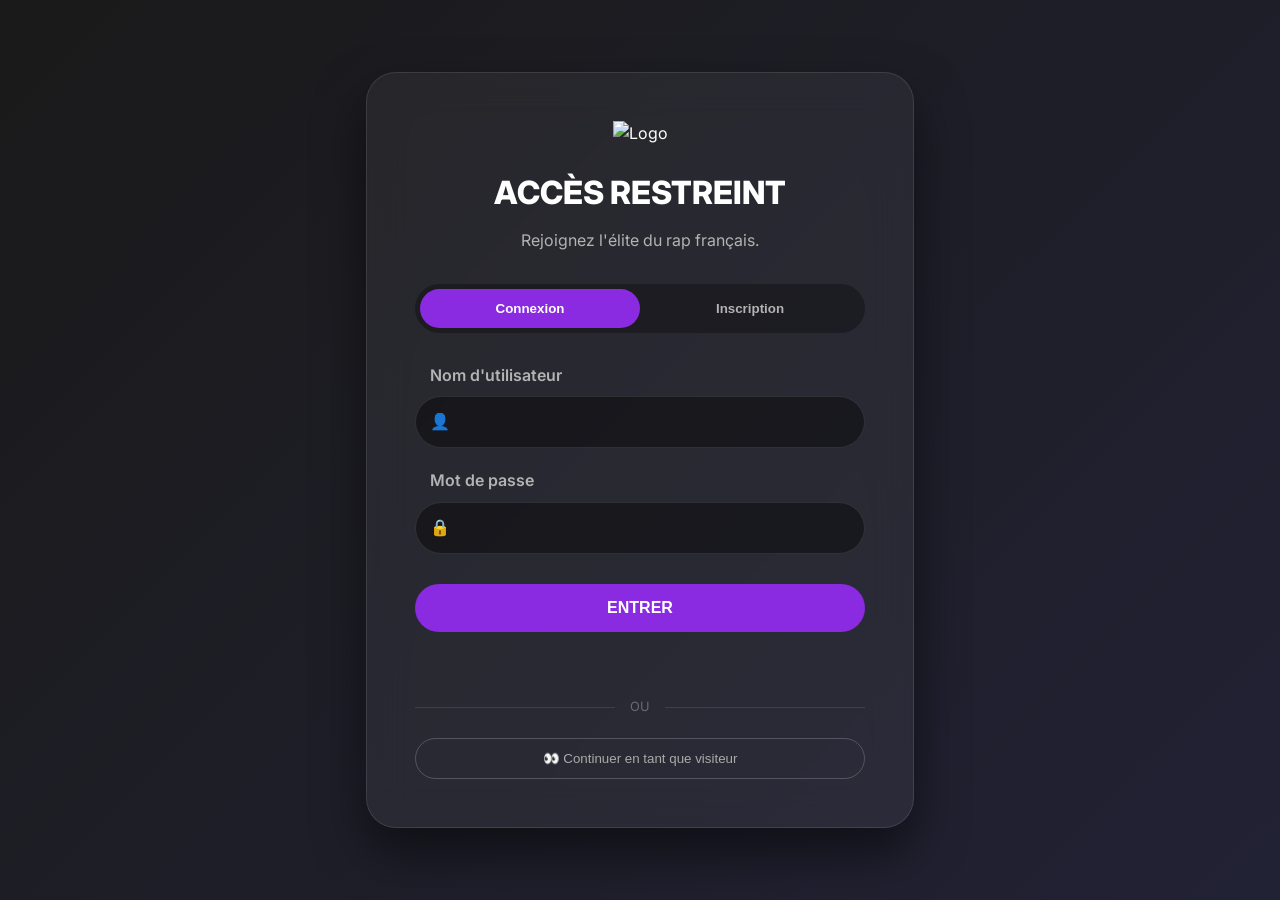
==== index.html @ 7708791d "Add files via upload" ====
<!DOCTYPE html>
<html lang="fr">
<head>
    <meta charset="UTF-8">
    <meta name="viewport" content="width=device-width, initial-scale=1.0">
    <title>Bureau du Rap - Encyclopédie</title>
    <link rel="stylesheet" href="style.css">
    <link href="https://fonts.googleapis.com/css2?family=Inter:wght@400;600;700&display=swap" rel="stylesheet">
</head>
<body>

<nav class="navbar">
        <div class="logo-container">
            <a href="index.html" style="text-decoration:none; display:flex; align-items:center; gap:15px;">
                <img src="img/BDR_logo-removebg-preview.png" alt="Bureau du Rap Logo" class="logo-img">
                <span class="logo-text">BUREAU <span class="logo-accent">DU RAP</span></span>
            </a>
        </div>
        
        <div class="nav-right" style="display:flex; gap:15px; align-items:center;">
            <input type="text" class="search-bar" placeholder="Rechercher un rappeur..." id="searchInput">
            
            <a href="profil.html" class="filter-btn" id="profileBtn" style="text-decoration:none; padding: 8px 20px; display:flex; align-items:center; border: 1px solid rgba(255,255,255,0.1);">
                <span id="navProfileIcon" style="font-size: 1.2rem; margin-right:8px;">👤</span>
                <span id="navUsername">Mon Compte</span>
            </a>
        </div>
    </nav>

    <header class="hero reveal delay-1">
        <h1>L'Encyclopédie du <span class="text-gradient">Rap Français</span></h1>
        <p>La base de données ultime. Explorez les profils des artistes qui ont marqué l'histoire.</p>
    </header>

    <div class="filters-container reveal delay-2">
        <div class="status-filters">
            <button class="filter-btn active" data-filter="all">Tout voir</button>
            <button class="filter-btn" data-filter="legende">🏆 Légendes</button>
            <button class="filter-btn" data-filter="tendance">🔥 Tendances</button>
            <button class="filter-btn" data-filter="pepite">💎 Pépites</button>
            <button class="filter-btn" data-filter="classique">💿 Classiques</button>
        </div>

        <div class="style-filter-wrapper">
            <select id="styleFilter" class="style-select">
                <option value="all">🎵 Tous les styles</option>
                <option value="Trap">Trap</option>
                <option value="Drill">Drill</option>
                <option value="Boom Bap">Boom Bap</option>
                <option value="New Wave">New Wave</option>
                <option value="Mélo / Club">Mélo / Club</option>
                <option value="Cloud / Aérien">Cloud / Aérien</option>
                <option value="Technique / Lyriciste">Technique / Lyriciste</option>
                <option value="Jersey">Jersey</option>
            </select>
        </div>
    </div>

    <main class="container">
        <div class="grid" id="rapperGrid">
            </div>
        
        <div class="load-more-container">
            <button id="loadMoreBtn" class="filter-btn" style="display: none;">Voir plus d'artistes</button>
        </div>
    </main>

    <script src="auth.js"></script> <script src="database.js"></script> 
    <script src="script.js"></script>

    <script>
        document.addEventListener("DOMContentLoaded", () => {
            const user = JSON.parse(sessionStorage.getItem('bdr_current_user'));
            if (user) {
                document.getElementById('navUsername').innerText = user.username;
                
                // Charger l'avatar s'il existe
                const savedAvatar = localStorage.getItem('bdr_avatar_' + user.username);
                if(savedAvatar) {
                    const icon = document.getElementById('navProfileIcon');
                    icon.innerHTML = `<img src="${savedAvatar}" style="width:25px; height:25px; border-radius:50%; object-fit:cover;">`;
                }
            }
        });
    </script>
</body>
</html>

</body>
</html>
---- style.css ----
/* --- CONFIGURATION & VARIABLES --- */
:root {
    --bg-dark: #0a0a0a;       /* Noir profond */
    --bg-card: #141414;       /* Gris sombre */
    --accent: #8A2BE2;        /* Violet électrique */
    --text-white: #ffffff;
    --text-gray: #b3b3b3;
    --border-radius: 16px;
    --font-main: 'Inter', sans-serif;
    --transition-smooth: all 0.4s cubic-bezier(0.25, 1, 0.5, 1);
}

/* --- BASE --- */
body {
    margin: 0;
    font-family: var(--font-main);
    background-color: var(--bg-dark);
    color: var(--text-white);
    line-height: 1.6;
    overflow-x: hidden;
}

/* Scrollbar design */
::-webkit-scrollbar { width: 10px; }
::-webkit-scrollbar-track { background: var(--bg-dark); }
::-webkit-scrollbar-thumb { background: #333; border-radius: 5px; }
::-webkit-scrollbar-thumb:hover { background: var(--accent); }

/* --- NAVIGATION --- */
.navbar {
    display: flex;
    justify-content: space-between;
    align-items: center;
    padding: 1rem 2rem;
    background-color: rgba(10, 10, 10, 0.8);
    backdrop-filter: blur(15px); /* Effet verre */
    position: sticky;
    top: 0;
    z-index: 1000;
    border-bottom: 1px solid rgba(255, 255, 255, 0.05);
}

.logo-container { display: flex; align-items: center; gap: 15px; text-decoration: none; color: white;}
.logo-img { height: 45px; }
.logo-text { font-weight: 800; font-size: 1.4rem; letter-spacing: -1px; }
.logo-accent { color: var(--accent); }

.search-bar {
    background: rgba(255, 255, 255, 0.05);
    border: 1px solid rgba(255, 255, 255, 0.1);
    color: white;
    padding: 12px 24px;
    border-radius: 50px;
    width: 300px;
    outline: none;
    transition: var(--transition-smooth);
}
.search-bar:focus { border-color: var(--accent); width: 320px; background: rgba(255,255,255,0.1); }

/* --- PAGE D'ACCUEIL (HERO & FILTRES) --- */
.hero { text-align: center; padding: 6rem 1rem 4rem; }
.hero h1 { font-size: 4rem; margin: 0; font-weight: 900; letter-spacing: -2px; }
.text-gradient { background: linear-gradient(to right, #fff, var(--accent)); -webkit-background-clip: text; -webkit-text-fill-color: transparent; }
.hero p { color: var(--text-gray); font-size: 1.2rem; margin-top: 1rem; }

.filters-container {
    display: flex; justify-content: center; flex-wrap: wrap; gap: 15px; margin-bottom: 4rem; padding: 0 1rem;
}

.filter-btn {
    background: rgba(255,255,255,0.03); border: 1px solid rgba(255,255,255,0.1); color: var(--text-gray);
    padding: 10px 24px; border-radius: 100px; cursor: pointer; font-weight: 600; transition: var(--transition-smooth);
}
.filter-btn:hover, .filter-btn.active { background: var(--accent); color: white; border-color: var(--accent); transform: translateY(-2px); }

.style-select {
    background-color: rgba(20, 20, 20, 0.8); color: white; border: 1px solid rgba(255,255,255,0.1);
    padding: 10px 20px; border-radius: 100px; cursor: pointer; outline: none; font-family: var(--font-main);
}

/* --- GRILLE CARTE (HOME) --- */
.container { max-width: 1400px; margin: 0 auto; padding: 0 2rem 6rem; }
.grid { display: grid; grid-template-columns: repeat(auto-fill, minmax(280px, 1fr)); gap: 2.5rem; }

.card {
    background-color: var(--bg-card); border-radius: var(--border-radius); overflow: hidden;
    border: 1px solid rgba(255,255,255,0.05); transition: var(--transition-smooth); position: relative;
}
.card:hover { transform: translateY(-10px); box-shadow: 0 20px 40px rgba(0,0,0,0.5); border-color: var(--accent); }

.card-image-wrapper { height: 300px; overflow: hidden; position: relative; }
.card-image { width: 100%; height: 100%; object-fit: cover; transition: transform 0.6s ease; }
.card:hover .card-image { transform: scale(1.05); }

.card-content { padding: 1.5rem; position: relative; z-index: 2; background: var(--bg-card); }
.card-name { margin: 0; font-size: 1.5rem; font-weight: 800; color: white; }
.card-bio { color: var(--text-gray); font-size: 0.9rem; margin-top: 10px; display: -webkit-box; -webkit-line-clamp: 3; -webkit-box-orient: vertical; overflow: hidden; }

/* Bouton Voir Plus */
.load-more-container { display: flex; justify-content: center; margin-top: 4rem; }
#loadMoreBtn { background: transparent; border: 1px solid var(--accent); color: var(--accent); padding: 12px 30px; border-radius: 50px; font-weight: 700; cursor: pointer; transition: 0.3s; }
#loadMoreBtn:hover { background: var(--accent); color: white; }

/* =========================================
   --- PAGE ARTISTE (LE DESIGN PREMIUM) ---
   ========================================= */

/* Le Header prend toute la largeur et 70% de la hauteur */
.artist-header {
    height: 75vh; /* Hauteur immersive */
    width: 100%;
    background-size: cover;
    background-position: center center;
    background-attachment: fixed; /* Effet Parallaxe */
    position: relative;
    display: flex;
    align-items: flex-end; /* Contenu en bas */
}

/* Dégradé noir puissant pour lisibilité texte */
.artist-header::after {
    content: ''; position: absolute; bottom: 0; left: 0; width: 100%; height: 100%;
    background: linear-gradient(to bottom, rgba(10,10,10,0.2) 0%, rgba(10,10,10,0.9) 80%, #0a0a0a 100%);
}

.artist-info {
    position: relative; z-index: 10; padding: 0 4rem 4rem; width: 100%; max-width: 1400px; margin: 0 auto;
}

/* Titre massif style Magazine */
.artist-name {
    font-size: 7rem; font-weight: 900; line-height: 0.9; margin: 0;
    text-transform: uppercase; letter-spacing: -3px;
    text-shadow: 0 10px 30px rgba(0,0,0,0.8);
    opacity: 0; animation: slideUp 0.8s ease forwards 0.2s; /* Animation */
}

/* Infos sous le titre */
.artist-meta {
    display: flex; gap: 20px; align-items: center; margin-top: 20px;
    font-size: 1.2rem; color: #ddd; font-weight: 500;
    opacity: 0; animation: slideUp 0.8s ease forwards 0.4s;
}

.tag-style {
    background: var(--accent); color: white; padding: 5px 15px; border-radius: 4px;
    font-weight: 700; font-size: 0.9rem; text-transform: uppercase; letter-spacing: 1px;
}

/* Section Bio qui chevauche le header */
.bio-section {
    max-width: 1000px; margin: -60px auto 0; padding: 3rem;
    background: #111; border-radius: 20px; position: relative; z-index: 20;
    box-shadow: 0 20px 50px rgba(0,0,0,0.5); border: 1px solid rgba(255,255,255,0.05);
    font-size: 1.2rem; color: #ccc; line-height: 1.8;
    opacity: 0; animation: slideUp 0.8s ease forwards 0.6s;
}

/* Section Discographie */
.disco-section { max-width: 1400px; margin: 5rem auto; padding: 0 2rem; }
.section-title { font-size: 2.5rem; font-weight: 800; margin-bottom: 2rem; border-left: 5px solid var(--accent); padding-left: 20px; }

.albums-grid {
    display: grid; grid-template-columns: repeat(auto-fill, minmax(220px, 1fr)); gap: 2rem;
}

.album-card { cursor: pointer; transition: 0.3s; }
.album-card:hover { transform: translateY(-10px); }
.album-cover { width: 100%; border-radius: 12px; box-shadow: 0 10px 30px rgba(0,0,0,0.5); }
.album-info h3 { margin: 15px 0 5px; font-size: 1.1rem; }
.album-info span { color: var(--text-gray); font-size: 0.9rem; }

/* Bouton Retour Flottant */
.back-btn {
    position: fixed; top: 30px; left: 30px; z-index: 2000;
    background: rgba(0,0,0,0.6); backdrop-filter: blur(10px);
    color: white; text-decoration: none; padding: 12px 25px; border-radius: 50px;
    font-weight: 600; border: 1px solid rgba(255,255,255,0.1);
    transition: 0.3s;
}
.back-btn:hover { background: var(--accent); transform: scale(1.05); }

/* Animation simple */
@keyframes slideUp {
    from { transform: translateY(30px); opacity: 0; }
    to { transform: translateY(0); opacity: 1; }
}

/* Fenêtre Tracklist */
.modal {
    display: none; position: fixed; z-index: 5000; left: 0; top: 0; width: 100%; height: 100%;
    background-color: rgba(0,0,0,0.9); backdrop-filter: blur(10px);
    justify-content: center; align-items: center;
}
.modal-content {
    background: #1a1a1a; padding: 3rem; border-radius: 20px; width: 90%; max-width: 600px;
    max-height: 80vh; overflow-y: auto; border: 1px solid var(--accent);
    box-shadow: 0 0 50px rgba(138, 43, 226, 0.3); position: relative;
}
.close-modal { position: absolute; top: 20px; right: 25px; font-size: 30px; cursor: pointer; }
.tracklist li { padding: 15px 0; border-bottom: 1px solid #333; display: flex; color: #ddd; }
.track-num { color: var(--accent); font-weight: bold; margin-right: 20px; width: 25px; }
/* --- STYLES AUTHENTIFICATION & PROFIL --- */

/* Login Card */
.login-card {
    background: rgba(255, 255, 255, 0.05);
    backdrop-filter: blur(20px);
    border: 1px solid rgba(255, 255, 255, 0.1);
    padding: 3rem;
    border-radius: 30px;
    box-shadow: 0 25px 50px rgba(0,0,0,0.5);
    width: 100%; max-width: 450px;
    text-align: center;
    animation: slideUp 0.8s cubic-bezier(0.2, 0.8, 0.2, 1) forwards;
}
.login-logo { height: 100px; margin-bottom: 20px; filter: drop-shadow(0 0 15px var(--accent-glow)); animation: float 4s ease-in-out infinite; }

/* Champs de saisie */
.input-field-container { margin-bottom: 20px; text-align: left; }
.input-label { display: block; margin-bottom: 8px; font-weight: 600; color: var(--text-gray); margin-left: 15px; }
.input-group { position: relative; }
.input-group i { position: absolute; left: 15px; top: 50%; transform: translateY(-50%); color: var(--text-gray); font-style: normal; }
.login-input {
    width: 100%; padding: 15px 15px 15px 45px;
    background: rgba(0, 0, 0, 0.4); border: 1px solid rgba(255, 255, 255, 0.1);
    border-radius: 50px; color: white; font-family: var(--font-main); font-size: 1rem;
    outline: none; transition: 0.3s; box-sizing: border-box;
}
.login-input:focus { border-color: var(--accent); box-shadow: 0 0 15px var(--accent-glow); background: rgba(0, 0, 0, 0.6); }

/* Boutons et Onglets */
.auth-tabs { display: flex; background: rgba(0, 0, 0, 0.3); padding: 5px; border-radius: 50px; margin-bottom: 30px; }
.auth-tab { flex: 1; padding: 12px; border: none; background: transparent; color: var(--text-gray); cursor: pointer; border-radius: 50px; font-weight: 600; transition: 0.3s; }
.auth-tab.active { background: var(--accent); color: white; box-shadow: 0 5px 15px var(--accent-glow); }

.action-btn {
    width: 100%; padding: 15px; font-size: 1rem; margin-top: 10px; border-radius: 50px; border: none; cursor: pointer;
    background: var(--accent); color: white; font-weight: 800; transition: 0.3s;
}
.action-btn:hover { transform: translateY(-2px); box-shadow: 0 5px 20px var(--accent-glow); }
.register-btn { background: linear-gradient(45deg, var(--accent), #a960ee); }

.visitor-btn {
    background: transparent; border: 1px solid rgba(255, 255, 255, 0.2); color: #aaa;
    width: 100%; padding: 12px; border-radius: 50px; cursor: pointer; transition: 0.3s;
}
.visitor-btn:hover { border-color: white; color: white; background: rgba(255, 255, 255, 0.05); }

.divider { display: flex; align-items: center; margin: 20px 0; color: rgba(255,255,255,0.3); }
.divider::before, .divider::after { content: ""; flex: 1; height: 1px; background: rgba(255,255,255,0.1); }
.divider span { margin: 0 15px; font-size: 0.8rem; }

/* Profil Page */
.profile-card {
    background: rgba(20, 20, 20, 0.8); backdrop-filter: blur(30px); border: 1px solid var(--glass-border);
    padding: 3rem; border-radius: 30px; text-align: center; width: 100%; max-width: 450px;
    box-shadow: 0 30px 60px rgba(0,0,0,0.5); position: relative; margin-top: 80px;
}
.profile-avatar-container { width: 140px; height: 140px; margin: 0 auto 25px; position: relative; cursor: pointer; }
.profile-avatar { width: 100%; height: 100%; border-radius: 50%; object-fit: cover; border: 3px solid var(--accent); }
.profile-edit-overlay {
    position: absolute; top: 0; left: 0; width: 100%; height: 100%; border-radius: 50%;
    background: rgba(0,0,0,0.6); display: flex; justify-content: center; align-items: center;
    opacity: 0; transition: 0.3s; color: white; font-size: 1.5rem;
}
.profile-avatar-container:hover .profile-edit-overlay { opacity: 1; }

.profile-stats { text-align: left; margin-bottom: 2rem; background: rgba(255,255,255,0.03); padding: 1.5rem; border-radius: 20px; border: 1px solid var(--glass-border); }
.logout-btn { width: 100%; border: 1px solid #ff4500; color: #ff4500; background: rgba(255, 69, 0, 0.05); }
.logout-btn:hover { background: #ff4500; color: white; }

/* Animation */
@keyframes float { 0%, 100% { transform: translateY(0); } 50% { transform: translateY(-10px); } }
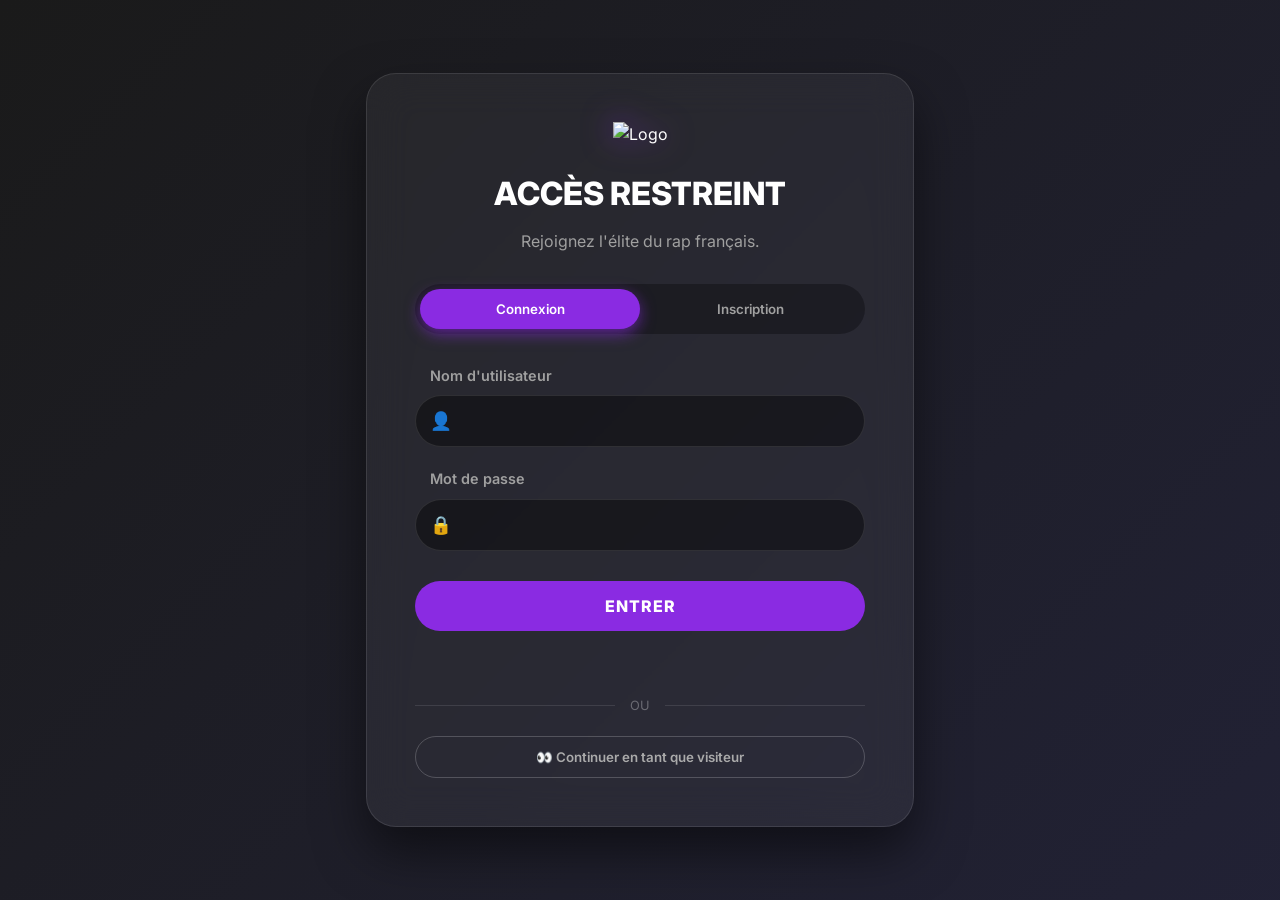
==== commit dc76f810: "Add files via upload" ====
--- a/index.html
+++ b/index.html
@@ -12,7 +12,7 @@
 <nav class="navbar">
         <div class="logo-container">
             <a href="index.html" style="text-decoration:none; display:flex; align-items:center; gap:15px;">
-                <img src="img/BDR_logo-removebg-preview.png" alt="Bureau du Rap Logo" class="logo-img">
+                <img src="https://res.cloudinary.com/dtc457mbb/image/upload/v1763857378/bureau_du_rap/assets/logo_officiel.png" alt="Bureau du Rap Logo" class="logo-img">
                 <span class="logo-text">BUREAU <span class="logo-accent">DU RAP</span></span>
             </a>
         </div>
--- a/style.css
+++ b/style.css
@@ -1,123 +1,201 @@
-/* --- CONFIGURATION & VARIABLES --- */
+/* --- VARIABLES & CONFIGURATION --- */
 :root {
-    --bg-dark: #0a0a0a;       /* Noir profond */
-    --bg-card: #141414;       /* Gris sombre */
-    --accent: #8A2BE2;        /* Violet électrique */
+    --bg-dark: #050505;
+    --bg-card: #0f0f0f;
+    --accent: #8A2BE2;
+    --accent-light: #a960ee;
+    --accent-glow: rgba(138, 43, 226, 0.6);
+    --glass-bg: rgba(20, 20, 20, 0.6);
+    --glass-border: rgba(255, 255, 255, 0.08);
     --text-white: #ffffff;
-    --text-gray: #b3b3b3;
+    --text-gray: #a0a0a0;
+    --font-main: 'Inter', sans-serif;
+    --ease-elastic: cubic-bezier(0.175, 0.885, 0.32, 1.275);
     --border-radius: 16px;
-    --font-main: 'Inter', sans-serif;
-    --transition-smooth: all 0.4s cubic-bezier(0.25, 1, 0.5, 1);
-}
-
-/* --- BASE --- */
+}
+
 body {
     margin: 0;
     font-family: var(--font-main);
     background-color: var(--bg-dark);
+    background-image: 
+        radial-gradient(circle at 10% 20%, rgba(138, 43, 226, 0.1), transparent 40%),
+        radial-gradient(circle at 90% 80%, rgba(60, 100, 255, 0.08), transparent 40%);
     color: var(--text-white);
     line-height: 1.6;
     overflow-x: hidden;
-}
-
-/* Scrollbar design */
-::-webkit-scrollbar { width: 10px; }
-::-webkit-scrollbar-track { background: var(--bg-dark); }
-::-webkit-scrollbar-thumb { background: #333; border-radius: 5px; }
-::-webkit-scrollbar-thumb:hover { background: var(--accent); }
+    min-height: 100vh;
+    display: flex;
+    flex-direction: column;
+}
+
+/* --- ANIMATIONS --- */
+@keyframes slideInBottom { from { opacity: 0; transform: translateY(50px); } to { opacity: 1; transform: translateY(0); } }
+@keyframes shimmer { to { background-position: 200% center; } }
+@keyframes pulseRed { 0% { box-shadow: 0 0 0 rgba(255,69,0,0.1); } 50% { box-shadow: 0 0 20px rgba(255,69,0,0.3); } 100% { box-shadow: 0 0 0 rgba(255,69,0,0.1); } }
+
+.reveal { opacity: 0; animation: slideInBottom 0.8s var(--ease-elastic) forwards; }
+.delay-1 { animation-delay: 0.1s; }
+.delay-2 { animation-delay: 0.2s; }
 
 /* --- NAVIGATION --- */
 .navbar {
-    display: flex;
-    justify-content: space-between;
-    align-items: center;
-    padding: 1rem 2rem;
-    background-color: rgba(10, 10, 10, 0.8);
-    backdrop-filter: blur(15px); /* Effet verre */
-    position: sticky;
-    top: 0;
-    z-index: 1000;
-    border-bottom: 1px solid rgba(255, 255, 255, 0.05);
-}
-
-.logo-container { display: flex; align-items: center; gap: 15px; text-decoration: none; color: white;}
+    display: flex; justify-content: space-between; align-items: center; padding: 1rem 2rem;
+    background: rgba(5, 5, 5, 0.7); backdrop-filter: blur(25px); border-bottom: 1px solid var(--glass-border);
+    position: sticky; top: 0; z-index: 1000; width: 100%; box-sizing: border-box;
+}
+.logo-container { display: flex; align-items: center; gap: 15px; text-decoration: none; transition: 0.3s; }
+.logo-container:hover { transform: scale(1.05); filter: drop-shadow(0 0 10px var(--accent-glow)); }
 .logo-img { height: 45px; }
-.logo-text { font-weight: 800; font-size: 1.4rem; letter-spacing: -1px; }
+.logo-text { font-weight: 800; font-size: 1.4rem; color: white; letter-spacing: -1px; }
 .logo-accent { color: var(--accent); }
 
+.nav-right { display: flex; align-items: center; gap: 15px; }
+
 .search-bar {
-    background: rgba(255, 255, 255, 0.05);
-    border: 1px solid rgba(255, 255, 255, 0.1);
-    color: white;
-    padding: 12px 24px;
-    border-radius: 50px;
-    width: 300px;
-    outline: none;
-    transition: var(--transition-smooth);
-}
-.search-bar:focus { border-color: var(--accent); width: 320px; background: rgba(255,255,255,0.1); }
-
-/* --- PAGE D'ACCUEIL (HERO & FILTRES) --- */
-.hero { text-align: center; padding: 6rem 1rem 4rem; }
-.hero h1 { font-size: 4rem; margin: 0; font-weight: 900; letter-spacing: -2px; }
-.text-gradient { background: linear-gradient(to right, #fff, var(--accent)); -webkit-background-clip: text; -webkit-text-fill-color: transparent; }
-.hero p { color: var(--text-gray); font-size: 1.2rem; margin-top: 1rem; }
-
-.filters-container {
-    display: flex; justify-content: center; flex-wrap: wrap; gap: 15px; margin-bottom: 4rem; padding: 0 1rem;
-}
+    background: rgba(255, 255, 255, 0.03); border: 1px solid var(--glass-border); color: white;
+    padding: 10px 20px; border-radius: 50px; width: 250px; outline: none; transition: 0.4s;
+}
+.search-bar:focus { border-color: var(--accent); width: 300px; background: rgba(0,0,0,0.5); box-shadow: 0 0 20px rgba(138, 43, 226, 0.2); }
+
+/* Miniature Avatar dans le menu */
+.nav-avatar {
+    width: 35px; height: 35px; border-radius: 50%; object-fit: cover;
+    border: 2px solid var(--accent); margin-right: 8px;
+}
+
+/* --- HERO & BOUTONS --- */
+.hero { text-align: center; padding: 5rem 1rem 3rem; width: 100%; max-width: 800px; margin: 0 auto; box-sizing: border-box; }
+.hero h1 { font-size: 4rem; font-weight: 900; letter-spacing: -2px; margin: 0; line-height: 1.1; }
+.text-gradient { background: linear-gradient(90deg, #fff, var(--accent), #fff); -webkit-background-clip: text; -webkit-text-fill-color: transparent; background-size: 200% auto; animation: shimmer 5s linear infinite; }
+.hero p { color: var(--text-gray); margin-top: 1.5rem; font-size: 1.1rem; }
+
+/* Filtres */
+.filters-container { 
+    display: flex; justify-content: center; align-items: center; flex-wrap: wrap; gap: 15px; 
+    margin-bottom: 3rem; padding: 0 1rem; 
+}
+.status-filters { display: flex; flex-wrap: wrap; gap: 10px; justify-content: center; }
 
 .filter-btn {
-    background: rgba(255,255,255,0.03); border: 1px solid rgba(255,255,255,0.1); color: var(--text-gray);
-    padding: 10px 24px; border-radius: 100px; cursor: pointer; font-weight: 600; transition: var(--transition-smooth);
-}
-.filter-btn:hover, .filter-btn.active { background: var(--accent); color: white; border-color: var(--accent); transform: translateY(-2px); }
-
+    background: rgba(255,255,255,0.02); border: 1px solid var(--glass-border); color: #ccc;
+    padding: 10px 25px; border-radius: 50px; cursor: pointer; font-weight: 600; transition: 0.3s;
+    display: flex; align-items: center; justify-content: center;
+}
+.filter-btn:hover { background: rgba(255,255,255,0.1); color: white; transform: translateY(-3px); }
+.filter-btn.active { background: var(--accent); color: white; border-color: var(--accent); box-shadow: 0 0 20px var(--accent-glow); }
+
+/* Selecteur de Style */
+.style-filter-wrapper { margin-left: 10px; display: inline-block; }
 .style-select {
-    background-color: rgba(20, 20, 20, 0.8); color: white; border: 1px solid rgba(255,255,255,0.1);
-    padding: 10px 20px; border-radius: 100px; cursor: pointer; outline: none; font-family: var(--font-main);
-}
-
-/* --- GRILLE CARTE (HOME) --- */
-.container { max-width: 1400px; margin: 0 auto; padding: 0 2rem 6rem; }
-.grid { display: grid; grid-template-columns: repeat(auto-fill, minmax(280px, 1fr)); gap: 2.5rem; }
+    background-color: rgba(255, 255, 255, 0.05); color: var(--text-white);
+    border: 1px solid rgba(255, 255, 255, 0.1); padding: 10px 20px;
+    border-radius: 50px; font-family: 'Inter', sans-serif; font-size: 0.9rem; font-weight: 600;
+    cursor: pointer; outline: none; transition: all 0.3s ease; min-width: 180px;
+    -webkit-appearance: none; -moz-appearance: none; appearance: none; text-align: center;
+}
+.style-select:hover, .style-select:focus {
+    border-color: var(--accent); background-color: rgba(138, 43, 226, 0.1);
+    box-shadow: 0 0 15px var(--accent-glow);
+}
+/* --- Correction du menu déroulant (Options) --- */
+.style-select option {
+    background-color: #1a1a1a; /* Fond gris sombre pour les choix */
+    color: white;              /* Texte blanc */
+    padding: 10px;
+}
+
+/* --- CARTES --- */
+.container { width: 100%; max-width: 1400px; margin: 0 auto; padding: 0 2rem 4rem; flex-grow: 1; box-sizing: border-box; }
+.grid { display: grid; grid-template-columns: repeat(auto-fill, minmax(280px, 1fr)); gap: 2.5rem; width: 100%; }
 
 .card {
-    background-color: var(--bg-card); border-radius: var(--border-radius); overflow: hidden;
-    border: 1px solid rgba(255,255,255,0.05); transition: var(--transition-smooth); position: relative;
-}
-.card:hover { transform: translateY(-10px); box-shadow: 0 20px 40px rgba(0,0,0,0.5); border-color: var(--accent); }
-
-.card-image-wrapper { height: 300px; overflow: hidden; position: relative; }
-.card-image { width: 100%; height: 100%; object-fit: cover; transition: transform 0.6s ease; }
-.card:hover .card-image { transform: scale(1.05); }
-
-.card-content { padding: 1.5rem; position: relative; z-index: 2; background: var(--bg-card); }
-.card-name { margin: 0; font-size: 1.5rem; font-weight: 800; color: white; }
-.card-bio { color: var(--text-gray); font-size: 0.9rem; margin-top: 10px; display: -webkit-box; -webkit-line-clamp: 3; -webkit-box-orient: vertical; overflow: hidden; }
-
-/* Bouton Voir Plus */
-.load-more-container { display: flex; justify-content: center; margin-top: 4rem; }
-#loadMoreBtn { background: transparent; border: 1px solid var(--accent); color: var(--accent); padding: 12px 30px; border-radius: 50px; font-weight: 700; cursor: pointer; transition: 0.3s; }
-#loadMoreBtn:hover { background: var(--accent); color: white; }
+    background: var(--bg-card); border-radius: 20px; overflow: hidden; border: 1px solid var(--glass-border);
+    transition: 0.4s var(--ease-elastic); position: relative; height: 100%; display: flex; flex-direction: column;
+}
+.card:hover { transform: translateY(-10px) scale(1.02); box-shadow: 0 20px 40px rgba(0,0,0,0.5); border-color: var(--accent); }
+
+.card-image-wrapper { height: 320px; overflow: hidden; position: relative; }
+.card-image { width: 100%; height: 100%; object-fit: cover; transition: 0.6s; }
+.card-image-wrapper::after { content: ''; position: absolute; bottom: 0; left: 0; width: 100%; height: 50%; background: linear-gradient(to top, var(--bg-card), transparent); }
+.card:hover .card-image { transform: scale(1.1); }
+
+.card-content { padding: 1.5rem; position: relative; z-index: 2; margin-top: -60px; flex-grow: 1; display: flex; flex-direction: column; justify-content: flex-end; }
+.card-header { display: flex; justify-content: space-between; align-items: flex-end; margin-bottom: 10px; }
+.card-name { font-size: 1.8rem; margin: 0; font-weight: 800; line-height: 1; text-shadow: 0 2px 5px rgba(0,0,0,0.8); }
+.card-certifs { display: flex; gap: 5px; text-shadow: 0 0 10px rgba(255, 215, 0, 0.5); }
+.card-style { font-size: 0.7rem; text-transform: uppercase; background: var(--accent); padding: 3px 8px; border-radius: 4px; font-weight: bold; box-shadow: 0 0 10px var(--accent-glow); }
+.card-bio { color: #bbb; font-size: 0.9rem; line-height: 1.5; display: -webkit-box; -webkit-line-clamp: 3; -webkit-box-orient: vertical; overflow: hidden; opacity: 0.8; margin: 0; }
+
+/* Statuts */
+.card.legende { border: 1px solid #FFD700; box-shadow: 0 0 15px rgba(255, 215, 0, 0.15); }
+.card.tendance { border: 1px solid #ff4500; box-shadow: 0 0 15px rgba(255, 69, 0, 0.15); animation: pulseRed 3s infinite; }
+.card.pepite { border: 1px solid #00FFFF; box-shadow: 0 0 15px rgba(0, 255, 255, 0.15); }
+
+/* --- PAGE PROFIL --- */
+.profile-wrapper { display: flex; justify-content: center; align-items: center; min-height: 80vh; padding: 2rem; }
+.profile-card {
+    background: rgba(20, 20, 20, 0.8); backdrop-filter: blur(30px); border: 1px solid var(--glass-border);
+    padding: 3rem; border-radius: 30px; text-align: center; width: 100%; max-width: 450px;
+    box-shadow: 0 30px 60px rgba(0,0,0,0.5); position: relative;
+}
+.profile-avatar-container {
+    width: 140px; height: 140px; margin: 0 auto 25px; position: relative; cursor: pointer;
+}
+.profile-avatar {
+    width: 100%; height: 100%; border-radius: 50%; object-fit: cover;
+    border: 3px solid var(--accent); box-shadow: 0 0 30px var(--accent-glow); background: #111;
+}
+.profile-edit-overlay {
+    position: absolute; top: 0; left: 0; width: 100%; height: 100%; border-radius: 50%;
+    background: rgba(0,0,0,0.6); display: flex; justify-content: center; align-items: center;
+    opacity: 0; transition: 0.3s; color: white; font-size: 1.5rem; backdrop-filter: blur(2px);
+}
+.profile-avatar-container:hover .profile-edit-overlay { opacity: 1; }
+
+/* --- MODALE TRACKLIST --- */
+.modal {
+    display: none; position: fixed; top: 0; left: 0; width: 100%; height: 100%;
+    background: rgba(0,0,0,0.9); backdrop-filter: blur(15px); z-index: 5000;
+    justify-content: center; align-items: center; opacity: 0; transition: opacity 0.3s; padding: 20px; box-sizing: border-box;
+}
+.modal-content {
+    background: #1a1a1a; padding: 3rem; border-radius: 20px; width: 90%; max-width: 600px;
+    max-height: 80vh; overflow-y: auto; border: 1px solid var(--accent);
+    box-shadow: 0 0 50px rgba(138, 43, 226, 0.3); position: relative;
+}
+.close-modal { position: absolute; top: 20px; right: 25px; font-size: 30px; cursor: pointer; color: #aaa; }
+.close-modal:hover { color: white; }
+.tracklist { list-style: none; padding: 0; margin-top: 1rem; }
+.tracklist li { padding: 15px 0; border-bottom: 1px solid rgba(255,255,255,0.05); display: flex; color: #ddd; transition: 0.2s; }
+.tracklist li:hover { background: rgba(255,255,255,0.02); padding-left: 10px; color: white; }
+.track-num { color: var(--accent); font-weight: bold; margin-right: 20px; width: 25px; }
+
+/* --- BOUTON CHARGER PLUS --- */
+.load-more-container { display: flex; justify-content: center; margin-top: 3rem; width: 100%; }
+#loadMoreBtn { 
+    background: transparent; border: 2px solid var(--accent); color: var(--accent); 
+    padding: 15px 40px; border-radius: 50px; font-weight: 800; letter-spacing: 1px; cursor: pointer; 
+    transition: 0.3s; text-transform: uppercase;
+}
+#loadMoreBtn:hover { background: var(--accent); color: white; box-shadow: 0 0 30px var(--accent-glow); }
+
+/* --- BOUTON RETOUR --- */
+.back-btn {
+    position: absolute; top: 30px; left: 30px; z-index: 200; text-decoration: none; color: white; 
+    background: rgba(0,0,0,0.5); padding: 10px 25px; border-radius: 50px; 
+    backdrop-filter: blur(10px); border: 1px solid rgba(255,255,255,0.1); font-weight: 600; transition: 0.3s;
+}
+.back-btn:hover { background: var(--accent); border-color: var(--accent); }
 
 /* =========================================
    --- PAGE ARTISTE (LE DESIGN PREMIUM) ---
    ========================================= */
-
-/* Le Header prend toute la largeur et 70% de la hauteur */
 .artist-header {
-    height: 75vh; /* Hauteur immersive */
-    width: 100%;
-    background-size: cover;
-    background-position: center center;
-    background-attachment: fixed; /* Effet Parallaxe */
-    position: relative;
-    display: flex;
-    align-items: flex-end; /* Contenu en bas */
-}
-
-/* Dégradé noir puissant pour lisibilité texte */
+    height: 75vh; width: 100%;
+    background-size: cover; background-position: center center; background-attachment: fixed;
+    position: relative; display: flex; align-items: flex-end;
+}
 .artist-header::after {
     content: ''; position: absolute; bottom: 0; left: 0; width: 100%; height: 100%;
     background: linear-gradient(to bottom, rgba(10,10,10,0.2) 0%, rgba(10,10,10,0.9) 80%, #0a0a0a 100%);
@@ -125,21 +203,18 @@
 
 .artist-info {
     position: relative; z-index: 10; padding: 0 4rem 4rem; width: 100%; max-width: 1400px; margin: 0 auto;
-}
-
-/* Titre massif style Magazine */
+    animation: slideInBottom 0.8s ease;
+}
+
 .artist-name {
     font-size: 7rem; font-weight: 900; line-height: 0.9; margin: 0;
     text-transform: uppercase; letter-spacing: -3px;
     text-shadow: 0 10px 30px rgba(0,0,0,0.8);
-    opacity: 0; animation: slideUp 0.8s ease forwards 0.2s; /* Animation */
-}
-
-/* Infos sous le titre */
+}
+
 .artist-meta {
     display: flex; gap: 20px; align-items: center; margin-top: 20px;
     font-size: 1.2rem; color: #ddd; font-weight: 500;
-    opacity: 0; animation: slideUp 0.8s ease forwards 0.4s;
 }
 
 .tag-style {
@@ -147,128 +222,256 @@
     font-weight: 700; font-size: 0.9rem; text-transform: uppercase; letter-spacing: 1px;
 }
 
-/* Section Bio qui chevauche le header */
 .bio-section {
     max-width: 1000px; margin: -60px auto 0; padding: 3rem;
     background: #111; border-radius: 20px; position: relative; z-index: 20;
     box-shadow: 0 20px 50px rgba(0,0,0,0.5); border: 1px solid rgba(255,255,255,0.05);
     font-size: 1.2rem; color: #ccc; line-height: 1.8;
-    opacity: 0; animation: slideUp 0.8s ease forwards 0.6s;
-}
-
-/* Section Discographie */
+    border-left: 4px solid var(--accent);
+}
+
 .disco-section { max-width: 1400px; margin: 5rem auto; padding: 0 2rem; }
 .section-title { font-size: 2.5rem; font-weight: 800; margin-bottom: 2rem; border-left: 5px solid var(--accent); padding-left: 20px; }
 
 .albums-grid {
     display: grid; grid-template-columns: repeat(auto-fill, minmax(220px, 1fr)); gap: 2rem;
 }
-
 .album-card { cursor: pointer; transition: 0.3s; }
 .album-card:hover { transform: translateY(-10px); }
-.album-cover { width: 100%; border-radius: 12px; box-shadow: 0 10px 30px rgba(0,0,0,0.5); }
+.album-cover { width: 100%; border-radius: 12px; box-shadow: 0 10px 30px rgba(0,0,0,0.5); aspect-ratio: 1/1; object-fit: cover; }
 .album-info h3 { margin: 15px 0 5px; font-size: 1.1rem; }
 .album-info span { color: var(--text-gray); font-size: 0.9rem; }
 
-/* Bouton Retour Flottant */
-.back-btn {
-    position: fixed; top: 30px; left: 30px; z-index: 2000;
-    background: rgba(0,0,0,0.6); backdrop-filter: blur(10px);
-    color: white; text-decoration: none; padding: 12px 25px; border-radius: 50px;
-    font-weight: 600; border: 1px solid rgba(255,255,255,0.1);
-    transition: 0.3s;
-}
-.back-btn:hover { background: var(--accent); transform: scale(1.05); }
-
-/* Animation simple */
-@keyframes slideUp {
-    from { transform: translateY(30px); opacity: 0; }
-    to { transform: translateY(0); opacity: 1; }
-}
-
-/* Fenêtre Tracklist */
-.modal {
-    display: none; position: fixed; z-index: 5000; left: 0; top: 0; width: 100%; height: 100%;
-    background-color: rgba(0,0,0,0.9); backdrop-filter: blur(10px);
-    justify-content: center; align-items: center;
-}
-.modal-content {
-    background: #1a1a1a; padding: 3rem; border-radius: 20px; width: 90%; max-width: 600px;
-    max-height: 80vh; overflow-y: auto; border: 1px solid var(--accent);
-    box-shadow: 0 0 50px rgba(138, 43, 226, 0.3); position: relative;
-}
-.close-modal { position: absolute; top: 20px; right: 25px; font-size: 30px; cursor: pointer; }
-.tracklist li { padding: 15px 0; border-bottom: 1px solid #333; display: flex; color: #ddd; }
-.track-num { color: var(--accent); font-weight: bold; margin-right: 20px; width: 25px; }
-/* --- STYLES AUTHENTIFICATION & PROFIL --- */
-
-/* Login Card */
+/* --- RESPONSIVE --- */
+@media (max-width: 1024px) {
+    .artist-name { font-size: 5rem; }
+}
+
+@media (max-width: 768px) {
+    /* Navigation Mobile */
+    .navbar { flex-direction: column; gap: 15px; padding: 1rem; }
+    .nav-right { width: 100%; flex-direction: column; gap: 10px; }
+    .search-bar { width: 100%; }
+    
+    /* Hero & Accueil */
+    .hero h1 { font-size: 2.5rem; }
+    .filters-container { flex-direction: column; gap: 15px; }
+    .style-filter-wrapper { width: 100%; margin-left: 0; }
+    .style-select { width: 100%; }
+    
+    /* Grille */
+    .grid { grid-template-columns: repeat(auto-fill, minmax(250px, 1fr)); gap: 1.5rem; }
+    .card-image-wrapper { height: 250px; }
+
+    /* PAGE ARTISTE MOBILE */
+    .artist-header { height: 50vh; align-items: flex-end; }
+    .artist-info { padding: 0 1.5rem 2rem; text-align: center; }
+    .artist-name { font-size: 3rem; letter-spacing: -1px; }
+    .artist-meta { justify-content: center; flex-wrap: wrap; font-size: 0.9rem; }
+    
+    .bio-section { margin: -20px 1rem 0; padding: 1.5rem; font-size: 1rem; }
+    .disco-section { padding: 0 1rem; margin-top: 3rem; }
+    .section-title { font-size: 1.8rem; }
+    
+    /* Albums Mobile (2 par ligne c'est mieux que 1 gros) */
+    .albums-grid { grid-template-columns: repeat(2, 1fr); gap: 1rem; }
+    .album-info h3 { font-size: 0.9rem; }
+    
+    /* Modale Mobile */
+    .modal-content { width: 95%; padding: 1.5rem; }
+    
+    .back-btn { top: 15px; left: 15px; padding: 8px 15px; font-size: 0.9rem; }
+}
+/* =========================================
+   --- AUTHENTIFICATION & LOGIN ---
+   ========================================= */
+
+/* Fond animé spécifique à la page de login */
+body.login-page {
+    background: linear-gradient(-45deg, #0f0c29, #302b63, #24243e, #1a1a1a);
+    background-size: 400% 400%;
+    animation: gradientBG 15s ease infinite;
+    display: flex;
+    justify-content: center;
+    align-items: center;
+    min-height: 100vh;
+}
+
+@keyframes gradientBG {
+    0% { background-position: 0% 50%; }
+    50% { background-position: 100% 50%; }
+    100% { background-position: 0% 50%; }
+}
+
+/* Carte de connexion */
 .login-card {
     background: rgba(255, 255, 255, 0.05);
     backdrop-filter: blur(20px);
+    -webkit-backdrop-filter: blur(20px);
     border: 1px solid rgba(255, 255, 255, 0.1);
     padding: 3rem;
     border-radius: 30px;
     box-shadow: 0 25px 50px rgba(0,0,0,0.5);
-    width: 100%; max-width: 450px;
+    width: 100%;
+    max-width: 450px;
     text-align: center;
     animation: slideUp 0.8s cubic-bezier(0.2, 0.8, 0.2, 1) forwards;
 }
-.login-logo { height: 100px; margin-bottom: 20px; filter: drop-shadow(0 0 15px var(--accent-glow)); animation: float 4s ease-in-out infinite; }
-
-/* Champs de saisie */
-.input-field-container { margin-bottom: 20px; text-align: left; }
-.input-label { display: block; margin-bottom: 8px; font-weight: 600; color: var(--text-gray); margin-left: 15px; }
-.input-group { position: relative; }
-.input-group i { position: absolute; left: 15px; top: 50%; transform: translateY(-50%); color: var(--text-gray); font-style: normal; }
+
+.login-logo {
+    height: 100px;
+    margin-bottom: 20px;
+    filter: drop-shadow(0 0 15px var(--accent-glow));
+    animation: float 4s ease-in-out infinite;
+}
+
+/* Onglets Connexion / Inscription */
+.auth-tabs {
+    display: flex;
+    background: rgba(0, 0, 0, 0.3);
+    padding: 5px;
+    border-radius: 50px;
+    margin-bottom: 30px;
+}
+
+.auth-tab {
+    flex: 1;
+    padding: 12px;
+    border: none;
+    background: transparent;
+    color: var(--text-gray);
+    cursor: pointer;
+    border-radius: 50px;
+    font-weight: 600;
+    transition: 0.3s;
+    font-family: var(--font-main);
+}
+
+.auth-tab.active {
+    background: var(--accent);
+    color: white;
+    box-shadow: 0 5px 15px var(--accent-glow);
+}
+
+/* Champs de saisie (Inputs) */
+.input-field-container {
+    margin-bottom: 20px;
+    text-align: left;
+}
+
+.input-label {
+    display: block;
+    margin-bottom: 8px;
+    font-weight: 600;
+    font-size: 0.9rem;
+    color: var(--text-gray);
+    margin-left: 15px;
+}
+
+.input-group {
+    position: relative;
+}
+
+.input-group i {
+    position: absolute;
+    left: 15px;
+    top: 50%;
+    transform: translateY(-50%);
+    color: var(--text-gray);
+    font-style: normal;
+    font-size: 1.1rem;
+    pointer-events: none;
+}
+
 .login-input {
-    width: 100%; padding: 15px 15px 15px 45px;
-    background: rgba(0, 0, 0, 0.4); border: 1px solid rgba(255, 255, 255, 0.1);
-    border-radius: 50px; color: white; font-family: var(--font-main); font-size: 1rem;
-    outline: none; transition: 0.3s; box-sizing: border-box;
-}
-.login-input:focus { border-color: var(--accent); box-shadow: 0 0 15px var(--accent-glow); background: rgba(0, 0, 0, 0.6); }
-
-/* Boutons et Onglets */
-.auth-tabs { display: flex; background: rgba(0, 0, 0, 0.3); padding: 5px; border-radius: 50px; margin-bottom: 30px; }
-.auth-tab { flex: 1; padding: 12px; border: none; background: transparent; color: var(--text-gray); cursor: pointer; border-radius: 50px; font-weight: 600; transition: 0.3s; }
-.auth-tab.active { background: var(--accent); color: white; box-shadow: 0 5px 15px var(--accent-glow); }
-
+    width: 100%;
+    padding: 15px 15px 15px 45px; /* Place pour l'icône */
+    background: rgba(0, 0, 0, 0.4);
+    border: 1px solid rgba(255, 255, 255, 0.1);
+    border-radius: 50px;
+    color: white;
+    font-family: var(--font-main);
+    font-size: 1rem;
+    outline: none;
+    transition: 0.3s;
+    box-sizing: border-box;
+}
+
+.login-input:focus {
+    border-color: var(--accent);
+    box-shadow: 0 0 15px var(--accent-glow);
+    background: rgba(0, 0, 0, 0.6);
+}
+
+/* Boutons d'action */
 .action-btn {
-    width: 100%; padding: 15px; font-size: 1rem; margin-top: 10px; border-radius: 50px; border: none; cursor: pointer;
-    background: var(--accent); color: white; font-weight: 800; transition: 0.3s;
-}
-.action-btn:hover { transform: translateY(-2px); box-shadow: 0 5px 20px var(--accent-glow); }
-.register-btn { background: linear-gradient(45deg, var(--accent), #a960ee); }
+    width: 100%;
+    padding: 15px;
+    font-size: 1rem;
+    margin-top: 10px;
+    border-radius: 50px;
+    border: none;
+    cursor: pointer;
+    background: var(--accent);
+    color: white;
+    font-weight: 800;
+    transition: 0.3s;
+    font-family: var(--font-main);
+    text-transform: uppercase;
+    letter-spacing: 1px;
+}
+
+.action-btn:hover {
+    transform: translateY(-2px);
+    box-shadow: 0 5px 20px var(--accent-glow);
+    background: #9d4edd;
+}
+
+.register-btn {
+    background: linear-gradient(45deg, var(--accent), #a960ee);
+}
+
+/* Bouton Visiteur & Séparateur */
+.divider {
+    display: flex;
+    align-items: center;
+    margin: 20px 0;
+    color: rgba(255,255,255,0.3);
+}
+
+.divider::before, .divider::after {
+    content: "";
+    flex: 1;
+    height: 1px;
+    background: rgba(255,255,255,0.1);
+}
+
+.divider span {
+    margin: 0 15px;
+    font-size: 0.8rem;
+}
 
 .visitor-btn {
-    background: transparent; border: 1px solid rgba(255, 255, 255, 0.2); color: #aaa;
-    width: 100%; padding: 12px; border-radius: 50px; cursor: pointer; transition: 0.3s;
-}
-.visitor-btn:hover { border-color: white; color: white; background: rgba(255, 255, 255, 0.05); }
-
-.divider { display: flex; align-items: center; margin: 20px 0; color: rgba(255,255,255,0.3); }
-.divider::before, .divider::after { content: ""; flex: 1; height: 1px; background: rgba(255,255,255,0.1); }
-.divider span { margin: 0 15px; font-size: 0.8rem; }
-
-/* Profil Page */
-.profile-card {
-    background: rgba(20, 20, 20, 0.8); backdrop-filter: blur(30px); border: 1px solid var(--glass-border);
-    padding: 3rem; border-radius: 30px; text-align: center; width: 100%; max-width: 450px;
-    box-shadow: 0 30px 60px rgba(0,0,0,0.5); position: relative; margin-top: 80px;
-}
-.profile-avatar-container { width: 140px; height: 140px; margin: 0 auto 25px; position: relative; cursor: pointer; }
-.profile-avatar { width: 100%; height: 100%; border-radius: 50%; object-fit: cover; border: 3px solid var(--accent); }
-.profile-edit-overlay {
-    position: absolute; top: 0; left: 0; width: 100%; height: 100%; border-radius: 50%;
-    background: rgba(0,0,0,0.6); display: flex; justify-content: center; align-items: center;
-    opacity: 0; transition: 0.3s; color: white; font-size: 1.5rem;
-}
-.profile-avatar-container:hover .profile-edit-overlay { opacity: 1; }
-
-.profile-stats { text-align: left; margin-bottom: 2rem; background: rgba(255,255,255,0.03); padding: 1.5rem; border-radius: 20px; border: 1px solid var(--glass-border); }
-.logout-btn { width: 100%; border: 1px solid #ff4500; color: #ff4500; background: rgba(255, 69, 0, 0.05); }
-.logout-btn:hover { background: #ff4500; color: white; }
-
-/* Animation */
-@keyframes float { 0%, 100% { transform: translateY(0); } 50% { transform: translateY(-10px); } }
+    background: transparent;
+    border: 1px solid rgba(255, 255, 255, 0.2);
+    color: #aaa;
+    width: 100%;
+    padding: 12px;
+    border-radius: 50px;
+    cursor: pointer;
+    transition: 0.3s;
+    font-weight: 600;
+    font-family: var(--font-main);
+}
+
+.visitor-btn:hover {
+    border-color: white;
+    color: white;
+    background: rgba(255, 255, 255, 0.05);
+}
+
+/* Animation flottante */
+@keyframes float {
+    0%, 100% { transform: translateY(0); }
+    50% { transform: translateY(-10px); }
+}
